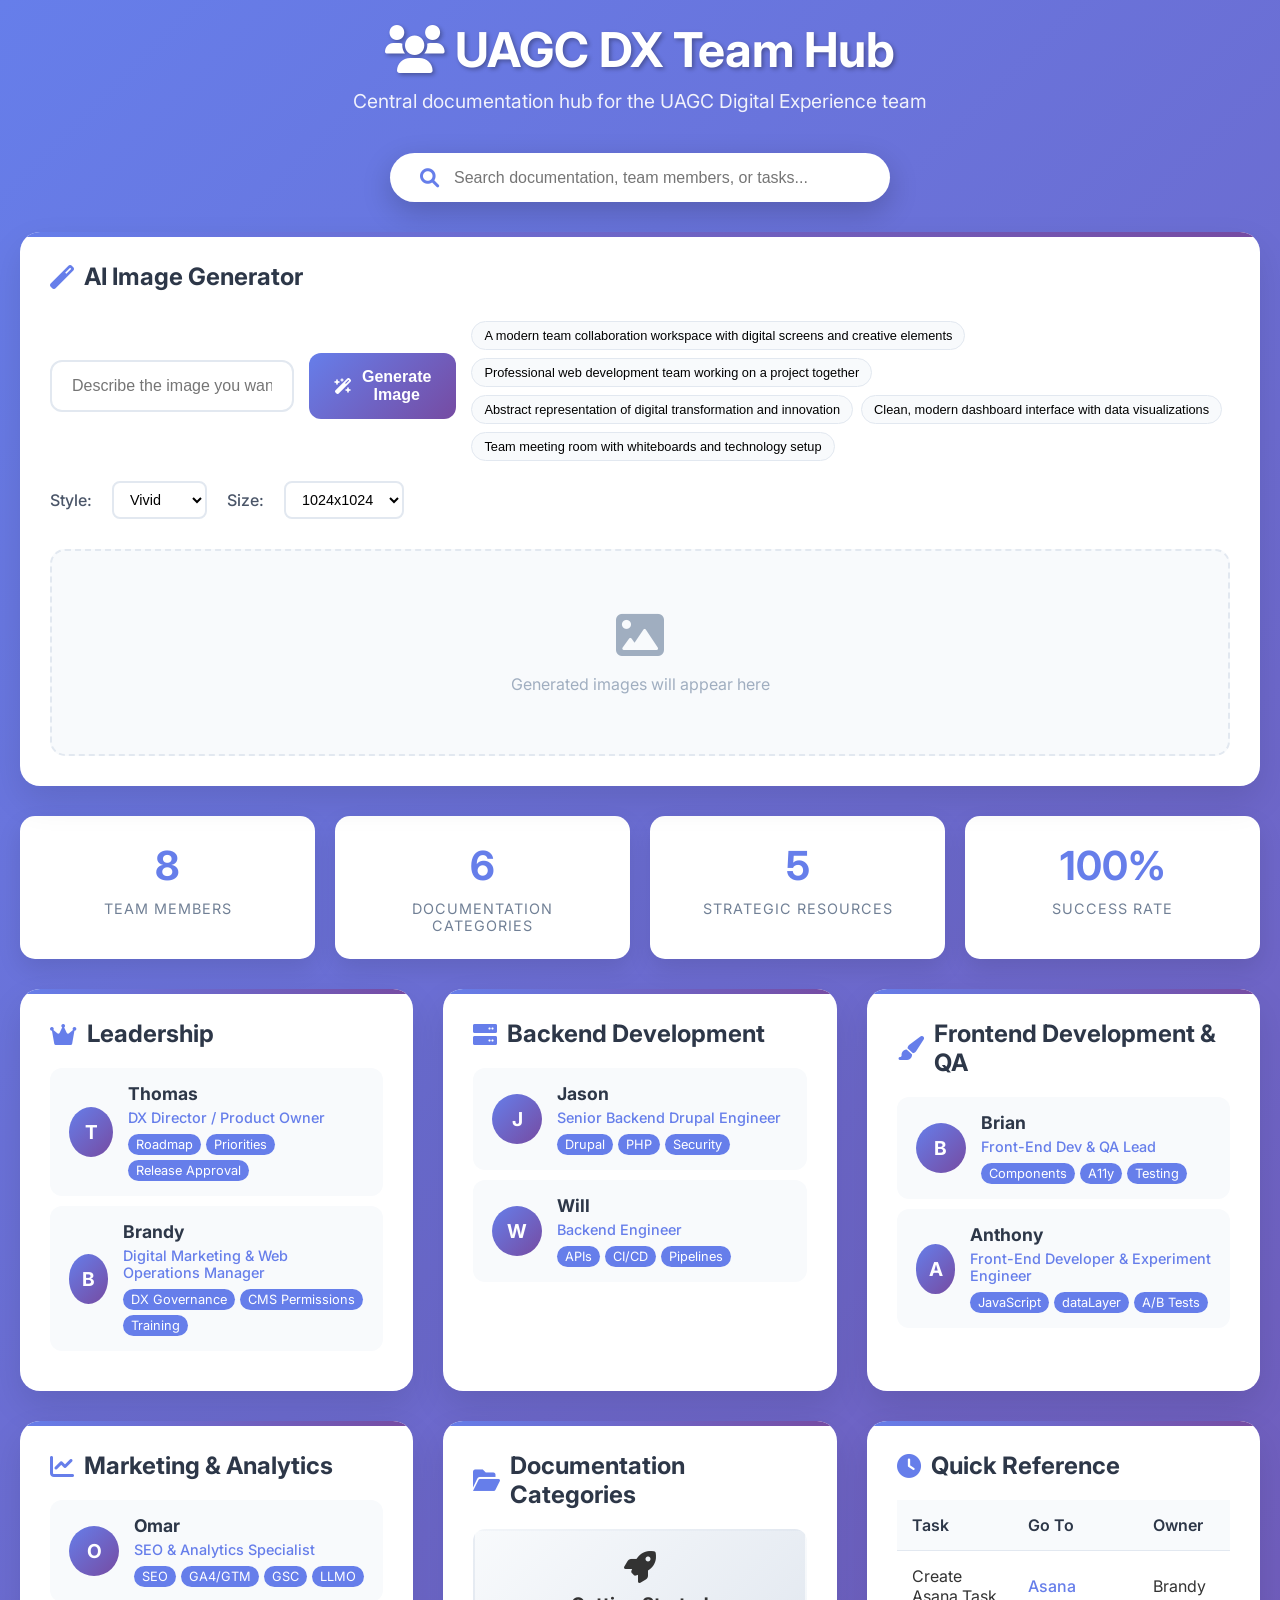
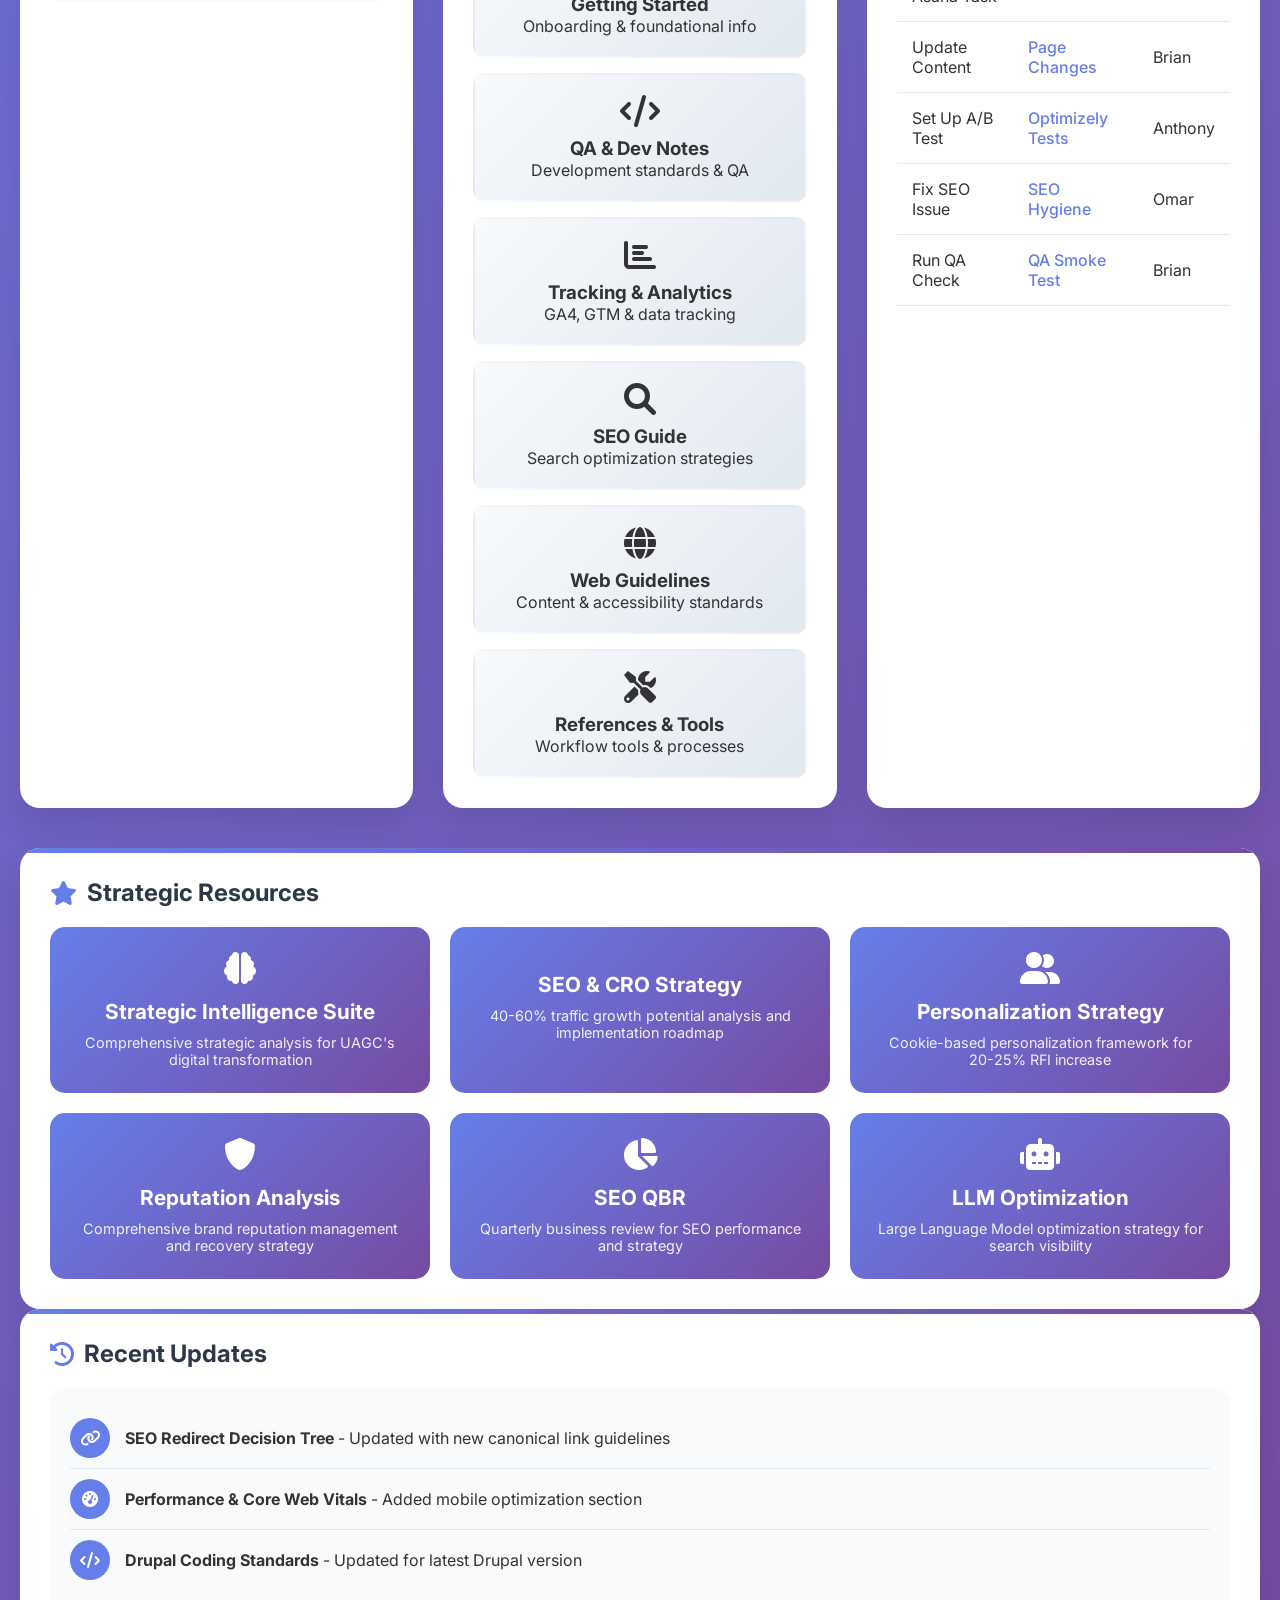
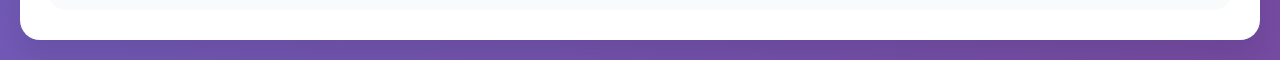
==== index.html @ fc9344af "Initial commit of the UAGC DX Team Hub Dashboard, featuring a modern interactive layout, integrated " ====
<!DOCTYPE html>
<html lang="en">

<head>
    <meta charset="UTF-8">
    <meta name="viewport" content="width=device-width, initial-scale=1.0">
    <title>UAGC DX Team Hub Dashboard</title>
    <link href="https://cdnjs.cloudflare.com/ajax/libs/font-awesome/6.0.0/css/all.min.css" rel="stylesheet">
    <link href="https://fonts.googleapis.com/css2?family=Inter:wght@300;400;500;600;700&display=swap" rel="stylesheet">
    <style>
        * {
            margin: 0;
            padding: 0;
            box-sizing: border-box;
        }

        body {
            font-family: 'Inter', sans-serif;
            background: linear-gradient(135deg, #667eea 0%, #764ba2 100%);
            min-height: 100vh;
            color: #333;
        }

        .container {
            max-width: 1400px;
            margin: 0 auto;
            padding: 20px;
        }

        .header {
            text-align: center;
            margin-bottom: 40px;
            color: white;
        }

        .header h1 {
            font-size: 3rem;
            font-weight: 700;
            margin-bottom: 10px;
            text-shadow: 2px 2px 4px rgba(0, 0, 0, 0.3);
        }

        .header p {
            font-size: 1.2rem;
            opacity: 0.9;
        }

        .search-bar {
            background: white;
            border-radius: 50px;
            padding: 15px 30px;
            margin: 30px auto;
            max-width: 500px;
            box-shadow: 0 10px 30px rgba(0, 0, 0, 0.2);
            display: flex;
            align-items: center;
            gap: 15px;
        }

        .search-bar input {
            border: none;
            outline: none;
            flex: 1;
            font-size: 1rem;
        }

        .search-bar i {
            color: #667eea;
            font-size: 1.2rem;
        }

        .dashboard-grid {
            display: grid;
            grid-template-columns: repeat(auto-fit, minmax(350px, 1fr));
            gap: 30px;
            margin-bottom: 40px;
        }

        .card {
            background: white;
            border-radius: 20px;
            padding: 30px;
            box-shadow: 0 15px 35px rgba(0, 0, 0, 0.1);
            transition: transform 0.3s ease, box-shadow 0.3s ease;
            position: relative;
            overflow: hidden;
        }

        .card:hover {
            transform: translateY(-10px);
            box-shadow: 0 25px 50px rgba(0, 0, 0, 0.15);
        }

        .card::before {
            content: '';
            position: absolute;
            top: 0;
            left: 0;
            right: 0;
            height: 5px;
            background: linear-gradient(90deg, #667eea, #764ba2);
        }

        .card h2 {
            font-size: 1.5rem;
            margin-bottom: 20px;
            color: #2d3748;
            display: flex;
            align-items: center;
            gap: 10px;
        }

        .card h2 i {
            color: #667eea;
        }

        .team-member {
            display: flex;
            align-items: center;
            padding: 15px;
            margin: 10px 0;
            background: #f8fafc;
            border-radius: 12px;
            transition: all 0.3s ease;
            border-left: 4px solid transparent;
        }

        .team-member:hover {
            background: #e2e8f0;
            border-left-color: #667eea;
            transform: translateX(5px);
        }

        .member-avatar {
            width: 50px;
            height: 50px;
            border-radius: 50%;
            background: linear-gradient(135deg, #667eea, #764ba2);
            display: flex;
            align-items: center;
            justify-content: center;
            color: white;
            font-weight: bold;
            font-size: 1.2rem;
            margin-right: 15px;
        }

        .member-info h3 {
            font-size: 1.1rem;
            margin-bottom: 5px;
            color: #2d3748;
        }

        .member-role {
            color: #667eea;
            font-size: 0.9rem;
            font-weight: 500;
        }

        .member-skills {
            display: flex;
            flex-wrap: wrap;
            gap: 5px;
            margin-top: 8px;
        }

        .skill-tag {
            background: #667eea;
            color: white;
            padding: 3px 8px;
            border-radius: 12px;
            font-size: 0.8rem;
        }

        .category-grid {
            display: grid;
            grid-template-columns: repeat(auto-fit, minmax(200px, 1fr));
            gap: 15px;
            margin-top: 20px;
        }

        .category-item {
            background: linear-gradient(135deg, #f8fafc, #e2e8f0);
            padding: 20px;
            border-radius: 12px;
            text-align: center;
            transition: all 0.3s ease;
            cursor: pointer;
            border: 2px solid transparent;
        }

        .category-item:hover {
            background: linear-gradient(135deg, #667eea, #764ba2);
            color: white;
            transform: scale(1.05);
            border-color: #667eea;
        }

        .category-item i {
            font-size: 2rem;
            margin-bottom: 10px;
            display: block;
        }

        .quick-ref-table {
            width: 100%;
            border-collapse: collapse;
            margin-top: 20px;
        }

        .quick-ref-table th,
        .quick-ref-table td {
            padding: 15px;
            text-align: left;
            border-bottom: 1px solid #e2e8f0;
        }

        .quick-ref-table th {
            background: #f8fafc;
            font-weight: 600;
            color: #2d3748;
        }

        .quick-ref-table tr:hover {
            background: #f8fafc;
        }

        .task-link {
            color: #667eea;
            text-decoration: none;
            font-weight: 500;
            transition: color 0.3s ease;
        }

        .task-link:hover {
            color: #764ba2;
        }

        .strategic-resources {
            display: grid;
            grid-template-columns: repeat(auto-fit, minmax(300px, 1fr));
            gap: 20px;
            margin-top: 20px;
        }

        .resource-item {
            background: linear-gradient(135deg, #667eea, #764ba2);
            color: white;
            padding: 25px;
            border-radius: 15px;
            text-align: center;
            transition: all 0.3s ease;
            cursor: pointer;
        }

        .resource-item:hover {
            transform: translateY(-5px);
            box-shadow: 0 20px 40px rgba(0, 0, 0, 0.2);
        }

        .resource-item h3 {
            font-size: 1.3rem;
            margin-bottom: 10px;
        }

        .resource-item p {
            opacity: 0.9;
            font-size: 0.9rem;
        }

        .stats-grid {
            display: grid;
            grid-template-columns: repeat(auto-fit, minmax(200px, 1fr));
            gap: 20px;
            margin: 30px 0;
        }

        .stat-card {
            background: white;
            padding: 25px;
            border-radius: 15px;
            text-align: center;
            box-shadow: 0 10px 25px rgba(0, 0, 0, 0.1);
        }

        .stat-number {
            font-size: 2.5rem;
            font-weight: 700;
            color: #667eea;
            margin-bottom: 10px;
        }

        .stat-label {
            color: #718096;
            font-size: 0.9rem;
            text-transform: uppercase;
            letter-spacing: 1px;
        }

        .recent-updates {
            background: #f8fafc;
            padding: 20px;
            border-radius: 15px;
            margin-top: 20px;
        }

        .update-item {
            display: flex;
            align-items: center;
            padding: 10px 0;
            border-bottom: 1px solid #e2e8f0;
        }

        .update-item:last-child {
            border-bottom: none;
        }

        .update-icon {
            width: 40px;
            height: 40px;
            background: #667eea;
            color: white;
            border-radius: 50%;
            display: flex;
            align-items: center;
            justify-content: center;
            margin-right: 15px;
        }

        @media (max-width: 768px) {
            .header h1 {
                font-size: 2rem;
            }

            .dashboard-grid {
                grid-template-columns: 1fr;
            }

            .container {
                padding: 10px;
            }
        }

        .pulse {
            animation: pulse 2s infinite;
        }

        @keyframes pulse {
            0% {
                transform: scale(1);
            }

            50% {
                transform: scale(1.05);
            }

            100% {
                transform: scale(1);
            }
        }

        /* Image Generator Styles */
        .image-generator {
            margin-top: 20px;
        }

        .generator-controls {
            margin-bottom: 30px;
        }

        .input-group {
            display: flex;
            gap: 15px;
            margin-bottom: 20px;
            align-items: center;
        }

        .prompt-input {
            flex: 1;
            padding: 15px 20px;
            border: 2px solid #e2e8f0;
            border-radius: 12px;
            font-size: 1rem;
            outline: none;
            transition: border-color 0.3s ease;
        }

        .prompt-input:focus {
            border-color: #667eea;
        }

        .generate-btn {
            background: linear-gradient(135deg, #667eea, #764ba2);
            color: white;
            border: none;
            padding: 15px 25px;
            border-radius: 12px;
            font-size: 1rem;
            font-weight: 600;
            cursor: pointer;
            transition: all 0.3s ease;
            display: flex;
            align-items: center;
            gap: 10px;
        }

        .generate-btn:hover {
            transform: translateY(-2px);
            box-shadow: 0 10px 25px rgba(102, 126, 234, 0.3);
        }

        .generate-btn:disabled {
            opacity: 0.6;
            cursor: not-allowed;
            transform: none;
        }

        .style-options {
            display: flex;
            gap: 20px;
            align-items: center;
            flex-wrap: wrap;
        }

        .style-options label {
            font-weight: 500;
            color: #4a5568;
        }

        .style-options select {
            padding: 8px 12px;
            border: 2px solid #e2e8f0;
            border-radius: 8px;
            background: white;
            font-size: 0.9rem;
            outline: none;
            transition: border-color 0.3s ease;
        }

        .style-options select:focus {
            border-color: #667eea;
        }

        .image-gallery {
            display: grid;
            grid-template-columns: repeat(auto-fill, minmax(300px, 1fr));
            gap: 20px;
            margin-top: 20px;
        }

        .gallery-placeholder {
            grid-column: 1 / -1;
            text-align: center;
            padding: 60px 20px;
            background: #f8fafc;
            border: 2px dashed #e2e8f0;
            border-radius: 15px;
            color: #a0aec0;
        }

        .gallery-placeholder i {
            font-size: 3rem;
            margin-bottom: 15px;
            display: block;
        }

        .generated-image {
            position: relative;
            border-radius: 15px;
            overflow: hidden;
            box-shadow: 0 10px 25px rgba(0, 0, 0, 0.1);
            transition: transform 0.3s ease;
        }

        .generated-image:hover {
            transform: scale(1.02);
        }

        .generated-image img {
            width: 100%;
            height: auto;
            display: block;
        }

        .image-overlay {
            position: absolute;
            top: 0;
            left: 0;
            right: 0;
            bottom: 0;
            background: linear-gradient(to bottom, transparent, rgba(0, 0, 0, 0.7));
            display: flex;
            align-items: flex-end;
            padding: 15px;
            opacity: 0;
            transition: opacity 0.3s ease;
        }

        .generated-image:hover .image-overlay {
            opacity: 1;
        }

        .image-actions {
            display: flex;
            gap: 10px;
            margin-top: 10px;
        }

        .image-action-btn {
            background: rgba(255, 255, 255, 0.9);
            border: none;
            padding: 8px 12px;
            border-radius: 6px;
            cursor: pointer;
            font-size: 0.8rem;
            transition: background 0.3s ease;
        }

        .image-action-btn:hover {
            background: white;
        }

        .loading-spinner {
            display: inline-block;
            width: 20px;
            height: 20px;
            border: 3px solid #f3f3f3;
            border-top: 3px solid #667eea;
            border-radius: 50%;
            animation: spin 1s linear infinite;
        }

        @keyframes spin {
            0% {
                transform: rotate(0deg);
            }

            100% {
                transform: rotate(360deg);
            }
        }

        .error-message {
            background: #fed7d7;
            color: #c53030;
            padding: 15px;
            border-radius: 8px;
            margin-top: 15px;
            border-left: 4px solid #f56565;
        }

        .success-message {
            background: #c6f6d5;
            color: #2f855a;
            padding: 15px;
            border-radius: 8px;
            margin-top: 15px;
            border-left: 4px solid #68d391;
        }
    </style>
</head>

<body>
    <div class="container">
        <div class="header">
            <h1><i class="fas fa-users"></i> UAGC DX Team Hub</h1>
            <p>Central documentation hub for the UAGC Digital Experience team</p>
        </div>

        <div class="search-bar">
            <i class="fas fa-search"></i>
            <input type="text" placeholder="Search documentation, team members, or tasks...">
        </div>

        <!-- Image Generation Section -->
        <div class="card" style="margin-bottom: 30px;">
            <h2><i class="fas fa-magic"></i> AI Image Generator</h2>
            <div class="image-generator">
                <div class="generator-controls">
                    <div class="input-group">
                        <input type="text" id="imagePrompt" placeholder="Describe the image you want to generate..."
                            class="prompt-input">
                        <button id="generateBtn" class="generate-btn">
                            <i class="fas fa-wand-magic-sparkles"></i> Generate Image
                        </button>
                    </div>
                    <div class="style-options">
                        <label>Style:</label>
                        <select id="imageStyle">
                            <option value="vivid">Vivid</option>
                            <option value="natural">Natural</option>
                        </select>
                        <label>Size:</label>
                        <select id="imageSize">
                            <option value="1024x1024">1024x1024</option>
                            <option value="1792x1024">1792x1024</option>
                            <option value="1024x1792">1024x1792</option>
                        </select>
                    </div>
                </div>
                <div id="imageGallery" class="image-gallery">
                    <div class="gallery-placeholder">
                        <i class="fas fa-image"></i>
                        <p>Generated images will appear here</p>
                    </div>
                </div>
            </div>
        </div>

        <div class="stats-grid">
            <div class="stat-card">
                <div class="stat-number">8</div>
                <div class="stat-label">Team Members</div>
            </div>
            <div class="stat-card">
                <div class="stat-number">6</div>
                <div class="stat-label">Documentation Categories</div>
            </div>
            <div class="stat-card">
                <div class="stat-number">5</div>
                <div class="stat-label">Strategic Resources</div>
            </div>
            <div class="stat-card">
                <div class="stat-number">100%</div>
                <div class="stat-label">Success Rate</div>
            </div>
        </div>

        <div class="dashboard-grid">
            <!-- Leadership Team -->
            <div class="card">
                <h2><i class="fas fa-crown"></i> Leadership</h2>
                <div class="team-member">
                    <div class="member-avatar">T</div>
                    <div class="member-info">
                        <h3>Thomas</h3>
                        <div class="member-role">DX Director / Product Owner</div>
                        <div class="member-skills">
                            <span class="skill-tag">Roadmap</span>
                            <span class="skill-tag">Priorities</span>
                            <span class="skill-tag">Release Approval</span>
                        </div>
                    </div>
                </div>
                <div class="team-member">
                    <div class="member-avatar">B</div>
                    <div class="member-info">
                        <h3>Brandy</h3>
                        <div class="member-role">Digital Marketing & Web Operations Manager</div>
                        <div class="member-skills">
                            <span class="skill-tag">DX Governance</span>
                            <span class="skill-tag">CMS Permissions</span>
                            <span class="skill-tag">Training</span>
                        </div>
                    </div>
                </div>
            </div>

            <!-- Backend Development -->
            <div class="card">
                <h2><i class="fas fa-server"></i> Backend Development</h2>
                <div class="team-member">
                    <div class="member-avatar">J</div>
                    <div class="member-info">
                        <h3>Jason</h3>
                        <div class="member-role">Senior Backend Drupal Engineer</div>
                        <div class="member-skills">
                            <span class="skill-tag">Drupal</span>
                            <span class="skill-tag">PHP</span>
                            <span class="skill-tag">Security</span>
                        </div>
                    </div>
                </div>
                <div class="team-member">
                    <div class="member-avatar">W</div>
                    <div class="member-info">
                        <h3>Will</h3>
                        <div class="member-role">Backend Engineer</div>
                        <div class="member-skills">
                            <span class="skill-tag">APIs</span>
                            <span class="skill-tag">CI/CD</span>
                            <span class="skill-tag">Pipelines</span>
                        </div>
                    </div>
                </div>
            </div>

            <!-- Frontend Development & QA -->
            <div class="card">
                <h2><i class="fas fa-paint-brush"></i> Frontend Development & QA</h2>
                <div class="team-member">
                    <div class="member-avatar">B</div>
                    <div class="member-info">
                        <h3>Brian</h3>
                        <div class="member-role">Front-End Dev & QA Lead</div>
                        <div class="member-skills">
                            <span class="skill-tag">Components</span>
                            <span class="skill-tag">A11y</span>
                            <span class="skill-tag">Testing</span>
                        </div>
                    </div>
                </div>
                <div class="team-member">
                    <div class="member-avatar">A</div>
                    <div class="member-info">
                        <h3>Anthony</h3>
                        <div class="member-role">Front-End Developer & Experiment Engineer</div>
                        <div class="member-skills">
                            <span class="skill-tag">JavaScript</span>
                            <span class="skill-tag">dataLayer</span>
                            <span class="skill-tag">A/B Tests</span>
                        </div>
                    </div>
                </div>
            </div>

            <!-- Marketing & Analytics -->
            <div class="card">
                <h2><i class="fas fa-chart-line"></i> Marketing & Analytics</h2>
                <div class="team-member">
                    <div class="member-avatar">O</div>
                    <div class="member-info">
                        <h3>Omar</h3>
                        <div class="member-role">SEO & Analytics Specialist</div>
                        <div class="member-skills">
                            <span class="skill-tag">SEO</span>
                            <span class="skill-tag">GA4/GTM</span>
                            <span class="skill-tag">GSC</span>
                            <span class="skill-tag">LLMO</span>
                        </div>
                    </div>
                </div>
            </div>

            <!-- Documentation Categories -->
            <div class="card">
                <h2><i class="fas fa-folder-open"></i> Documentation Categories</h2>
                <div class="category-grid">
                    <div class="category-item">
                        <i class="fas fa-rocket"></i>
                        <h3>Getting Started</h3>
                        <p>Onboarding & foundational info</p>
                    </div>
                    <div class="category-item">
                        <i class="fas fa-code"></i>
                        <h3>QA & Dev Notes</h3>
                        <p>Development standards & QA</p>
                    </div>
                    <div class="category-item">
                        <i class="fas fa-chart-bar"></i>
                        <h3>Tracking & Analytics</h3>
                        <p>GA4, GTM & data tracking</p>
                    </div>
                    <div class="category-item">
                        <i class="fas fa-search"></i>
                        <h3>SEO Guide</h3>
                        <p>Search optimization strategies</p>
                    </div>
                    <div class="category-item">
                        <i class="fas fa-globe"></i>
                        <h3>Web Guidelines</h3>
                        <p>Content & accessibility standards</p>
                    </div>
                    <div class="category-item">
                        <i class="fas fa-tools"></i>
                        <h3>References & Tools</h3>
                        <p>Workflow tools & processes</p>
                    </div>
                </div>
            </div>

            <!-- Quick Reference -->
            <div class="card">
                <h2><i class="fas fa-clock"></i> Quick Reference</h2>
                <table class="quick-ref-table">
                    <thead>
                        <tr>
                            <th>Task</th>
                            <th>Go To</th>
                            <th>Owner</th>
                        </tr>
                    </thead>
                    <tbody>
                        <tr>
                            <td>Create Asana Task</td>
                            <td><a href="#" class="task-link">Asana</a></td>
                            <td>Brandy</td>
                        </tr>
                        <tr>
                            <td>Update Content</td>
                            <td><a href="#" class="task-link">Page Changes</a></td>
                            <td>Brian</td>
                        </tr>
                        <tr>
                            <td>Set Up A/B Test</td>
                            <td><a href="#" class="task-link">Optimizely Tests</a></td>
                            <td>Anthony</td>
                        </tr>
                        <tr>
                            <td>Fix SEO Issue</td>
                            <td><a href="#" class="task-link">SEO Hygiene</a></td>
                            <td>Omar</td>
                        </tr>
                        <tr>
                            <td>Run QA Check</td>
                            <td><a href="#" class="task-link">QA Smoke Test</a></td>
                            <td>Brian</td>
                        </tr>
                    </tbody>
                </table>
            </div>
        </div>

        <!-- Strategic Resources -->
        <div class="card">
            <h2><i class="fas fa-star"></i> Strategic Resources</h2>
            <div class="strategic-resources">
                <div class="resource-item pulse">
                    <i class="fas fa-brain" style="font-size: 2rem; margin-bottom: 15px;"></i>
                    <h3>Strategic Intelligence Suite</h3>
                    <p>Comprehensive strategic analysis for UAGC's digital transformation</p>
                </div>
                <div class="resource-item">
                    <i class="fas fa-trending-up" style="font-size: 2rem; margin-bottom: 15px;"></i>
                    <h3>SEO & CRO Strategy</h3>
                    <p>40-60% traffic growth potential analysis and implementation roadmap</p>
                </div>
                <div class="resource-item">
                    <i class="fas fa-user-friends" style="font-size: 2rem; margin-bottom: 15px;"></i>
                    <h3>Personalization Strategy</h3>
                    <p>Cookie-based personalization framework for 20-25% RFI increase</p>
                </div>
                <div class="resource-item">
                    <i class="fas fa-shield-alt" style="font-size: 2rem; margin-bottom: 15px;"></i>
                    <h3>Reputation Analysis</h3>
                    <p>Comprehensive brand reputation management and recovery strategy</p>
                </div>
                <div class="resource-item">
                    <i class="fas fa-chart-pie" style="font-size: 2rem; margin-bottom: 15px;"></i>
                    <h3>SEO QBR</h3>
                    <p>Quarterly business review for SEO performance and strategy</p>
                </div>
                <div class="resource-item">
                    <i class="fas fa-robot" style="font-size: 2rem; margin-bottom: 15px;"></i>
                    <h3>LLM Optimization</h3>
                    <p>Large Language Model optimization strategy for search visibility</p>
                </div>
            </div>
        </div>

        <!-- Recent Updates -->
        <div class="card">
            <h2><i class="fas fa-history"></i> Recent Updates</h2>
            <div class="recent-updates">
                <div class="update-item">
                    <div class="update-icon">
                        <i class="fas fa-link"></i>
                    </div>
                    <div>
                        <strong>SEO Redirect Decision Tree</strong> - Updated with new canonical link guidelines
                    </div>
                </div>
                <div class="update-item">
                    <div class="update-icon">
                        <i class="fas fa-tachometer-alt"></i>
                    </div>
                    <div>
                        <strong>Performance & Core Web Vitals</strong> - Added mobile optimization section
                    </div>
                </div>
                <div class="update-item">
                    <div class="update-icon">
                        <i class="fas fa-code"></i>
                    </div>
                    <div>
                        <strong>Drupal Coding Standards</strong> - Updated for latest Drupal version
                    </div>
                </div>
            </div>
        </div>
    </div>

    <script>
        // OpenAI API Configuration
        const OPENAI_API_KEY = 'org-88oDXMCHrWTEmV4jk2qXcMv7'; // Replace with your actual API key
        const OPENAI_API_URL = 'https://api.openai.com/v1/images/generations';

        // Image generation functionality
        class ImageGenerator {
            constructor() {
                this.gallery = document.getElementById('imageGallery');
                this.promptInput = document.getElementById('imagePrompt');
                this.generateBtn = document.getElementById('generateBtn');
                this.imageStyle = document.getElementById('imageStyle');
                this.imageSize = document.getElementById('imageSize');
                this.generatedImages = [];

                this.initializeEventListeners();
            }

            initializeEventListeners() {
                this.generateBtn.addEventListener('click', () => this.generateImage());
                this.promptInput.addEventListener('keypress', (e) => {
                    if (e.key === 'Enter') {
                        this.generateImage();
                    }
                });
            }

            async generateImage() {
                const prompt = this.promptInput.value.trim();

                if (!prompt) {
                    this.showError('Please enter a description for the image.');
                    return;
                }

                if (OPENAI_API_KEY === 'YOUR_OPENAI_API_KEY_HERE') {
                    this.showError('Please add your OpenAI API key to the script.');
                    return;
                }

                this.setLoadingState(true);
                this.clearMessages();

                try {
                    const response = await fetch(OPENAI_API_URL, {
                        method: 'POST',
                        headers: {
                            'Content-Type': 'application/json',
                            'Authorization': `Bearer ${OPENAI_API_KEY}`
                        },
                        body: JSON.stringify({
                            model: 'dall-e-3',
                            prompt: prompt,
                            n: 1,
                            size: this.imageSize.value,
                            style: this.imageStyle.value,
                            quality: 'standard'
                        })
                    });

                    if (!response.ok) {
                        const errorData = await response.json();
                        throw new Error(errorData.error?.message || 'Failed to generate image');
                    }

                    const data = await response.json();
                    const imageUrl = data.data[0].url;

                    this.addImageToGallery(imageUrl, prompt);
                    this.showSuccess('Image generated successfully!');
                    this.promptInput.value = '';

                } catch (error) {
                    console.error('Error generating image:', error);
                    this.showError(`Error: ${error.message}`);
                } finally {
                    this.setLoadingState(false);
                }
            }

            setLoadingState(loading) {
                this.generateBtn.disabled = loading;
                if (loading) {
                    this.generateBtn.innerHTML = '<div class="loading-spinner"></div> Generating...';
                } else {
                    this.generateBtn.innerHTML = '<i class="fas fa-wand-magic-sparkles"></i> Generate Image';
                }
            }

            addImageToGallery(imageUrl, prompt) {
                // Remove placeholder if it exists
                const placeholder = this.gallery.querySelector('.gallery-placeholder');
                if (placeholder) {
                    placeholder.remove();
                }

                const imageContainer = document.createElement('div');
                imageContainer.className = 'generated-image';

                const img = document.createElement('img');
                img.src = imageUrl;
                img.alt = prompt;
                img.loading = 'lazy';

                const overlay = document.createElement('div');
                overlay.className = 'image-overlay';

                const actions = document.createElement('div');
                actions.className = 'image-actions';

                const downloadBtn = document.createElement('button');
                downloadBtn.className = 'image-action-btn';
                downloadBtn.innerHTML = '<i class="fas fa-download"></i> Download';
                downloadBtn.addEventListener('click', () => this.downloadImage(imageUrl, prompt));

                const copyBtn = document.createElement('button');
                copyBtn.className = 'image-action-btn';
                copyBtn.innerHTML = '<i class="fas fa-copy"></i> Copy URL';
                copyBtn.addEventListener('click', () => this.copyImageUrl(imageUrl));

                const deleteBtn = document.createElement('button');
                deleteBtn.className = 'image-action-btn';
                deleteBtn.innerHTML = '<i class="fas fa-trash"></i> Delete';
                deleteBtn.addEventListener('click', () => this.deleteImage(imageContainer));

                actions.appendChild(downloadBtn);
                actions.appendChild(copyBtn);
                actions.appendChild(deleteBtn);
                overlay.appendChild(actions);

                imageContainer.appendChild(img);
                imageContainer.appendChild(overlay);

                this.gallery.insertBefore(imageContainer, this.gallery.firstChild);
                this.generatedImages.push({ url: imageUrl, prompt: prompt, element: imageContainer });
            }

            downloadImage(imageUrl, prompt) {
                const link = document.createElement('a');
                link.href = imageUrl;
                link.download = `generated-image-${Date.now()}.png`;
                document.body.appendChild(link);
                link.click();
                document.body.removeChild(link);
            }

            copyImageUrl(imageUrl) {
                navigator.clipboard.writeText(imageUrl).then(() => {
                    this.showSuccess('Image URL copied to clipboard!');
                }).catch(() => {
                    this.showError('Failed to copy URL to clipboard');
                });
            }

            deleteImage(imageContainer) {
                if (confirm('Are you sure you want to delete this image?')) {
                    imageContainer.remove();
                    this.generatedImages = this.generatedImages.filter(img => img.element !== imageContainer);

                    // Show placeholder if no images left
                    if (this.generatedImages.length === 0) {
                        this.showPlaceholder();
                    }
                }
            }

            showPlaceholder() {
                const placeholder = document.createElement('div');
                placeholder.className = 'gallery-placeholder';
                placeholder.innerHTML = '<i class="fas fa-image"></i><p>Generated images will appear here</p>';
                this.gallery.appendChild(placeholder);
            }

            showError(message) {
                this.clearMessages();
                const errorDiv = document.createElement('div');
                errorDiv.className = 'error-message';
                errorDiv.textContent = message;
                this.gallery.parentNode.insertBefore(errorDiv, this.gallery);
            }

            showSuccess(message) {
                this.clearMessages();
                const successDiv = document.createElement('div');
                successDiv.className = 'success-message';
                successDiv.textContent = message;
                this.gallery.parentNode.insertBefore(successDiv, this.gallery);

                // Auto-hide success message after 3 seconds
                setTimeout(() => {
                    if (successDiv.parentNode) {
                        successDiv.parentNode.removeChild(successDiv);
                    }
                }, 3000);
            }

            clearMessages() {
                const existingMessages = this.gallery.parentNode.querySelectorAll('.error-message, .success-message');
                existingMessages.forEach(msg => msg.remove());
            }
        }

        // Add interactive functionality
        document.addEventListener('DOMContentLoaded', function () {
            // Initialize image generator
            const imageGenerator = new ImageGenerator();

            // Search functionality
            const searchInput = document.querySelector('.search-bar input');
            searchInput.addEventListener('input', function (e) {
                const searchTerm = e.target.value.toLowerCase();
                const cards = document.querySelectorAll('.card');

                cards.forEach(card => {
                    const text = card.textContent.toLowerCase();
                    if (text.includes(searchTerm) || searchTerm === '') {
                        card.style.display = 'block';
                    } else {
                        card.style.display = 'none';
                    }
                });
            });

            // Add click handlers for interactive elements
            const categoryItems = document.querySelectorAll('.category-item');
            categoryItems.forEach(item => {
                item.addEventListener('click', function () {
                    alert('Category clicked: ' + this.querySelector('h3').textContent);
                });
            });

            const resourceItems = document.querySelectorAll('.resource-item');
            resourceItems.forEach(item => {
                item.addEventListener('click', function () {
                    alert('Resource clicked: ' + this.querySelector('h3').textContent);
                });
            });

            const taskLinks = document.querySelectorAll('.task-link');
            taskLinks.forEach(link => {
                link.addEventListener('click', function (e) {
                    e.preventDefault();
                    alert('Task link clicked: ' + this.textContent);
                });
            });

            // Add hover effects to team members
            const teamMembers = document.querySelectorAll('.team-member');
            teamMembers.forEach(member => {
                member.addEventListener('mouseenter', function () {
                    this.style.transform = 'translateX(10px)';
                });

                member.addEventListener('mouseleave', function () {
                    this.style.transform = 'translateX(0)';
                });
            });

            // Add some sample prompts for inspiration
            const samplePrompts = [
                "A modern team collaboration workspace with digital screens and creative elements",
                "Professional web development team working on a project together",
                "Abstract representation of digital transformation and innovation",
                "Clean, modern dashboard interface with data visualizations",
                "Team meeting room with whiteboards and technology setup"
            ];

            // Add sample prompts as clickable suggestions
            const promptInput = document.getElementById('imagePrompt');
            const suggestionsContainer = document.createElement('div');
            suggestionsContainer.className = 'prompt-suggestions';
            suggestionsContainer.style.cssText = 'margin-top: 10px; display: flex; flex-wrap: wrap; gap: 8px;';

            samplePrompts.forEach(prompt => {
                const suggestion = document.createElement('button');
                suggestion.className = 'suggestion-btn';
                suggestion.textContent = prompt;
                suggestion.style.cssText = 'background: #f8fafc; border: 1px solid #e2e8f0; padding: 6px 12px; border-radius: 20px; font-size: 0.8rem; cursor: pointer; transition: all 0.3s ease;';
                suggestion.addEventListener('click', () => {
                    promptInput.value = prompt;
                    promptInput.focus();
                });
                suggestion.addEventListener('mouseenter', () => {
                    suggestion.style.background = '#667eea';
                    suggestion.style.color = 'white';
                });
                suggestion.addEventListener('mouseleave', () => {
                    suggestion.style.background = '#f8fafc';
                    suggestion.style.color = 'inherit';
                });
                suggestionsContainer.appendChild(suggestion);
            });

            promptInput.parentNode.appendChild(suggestionsContainer);
        });
    </script>
</body>

</html>
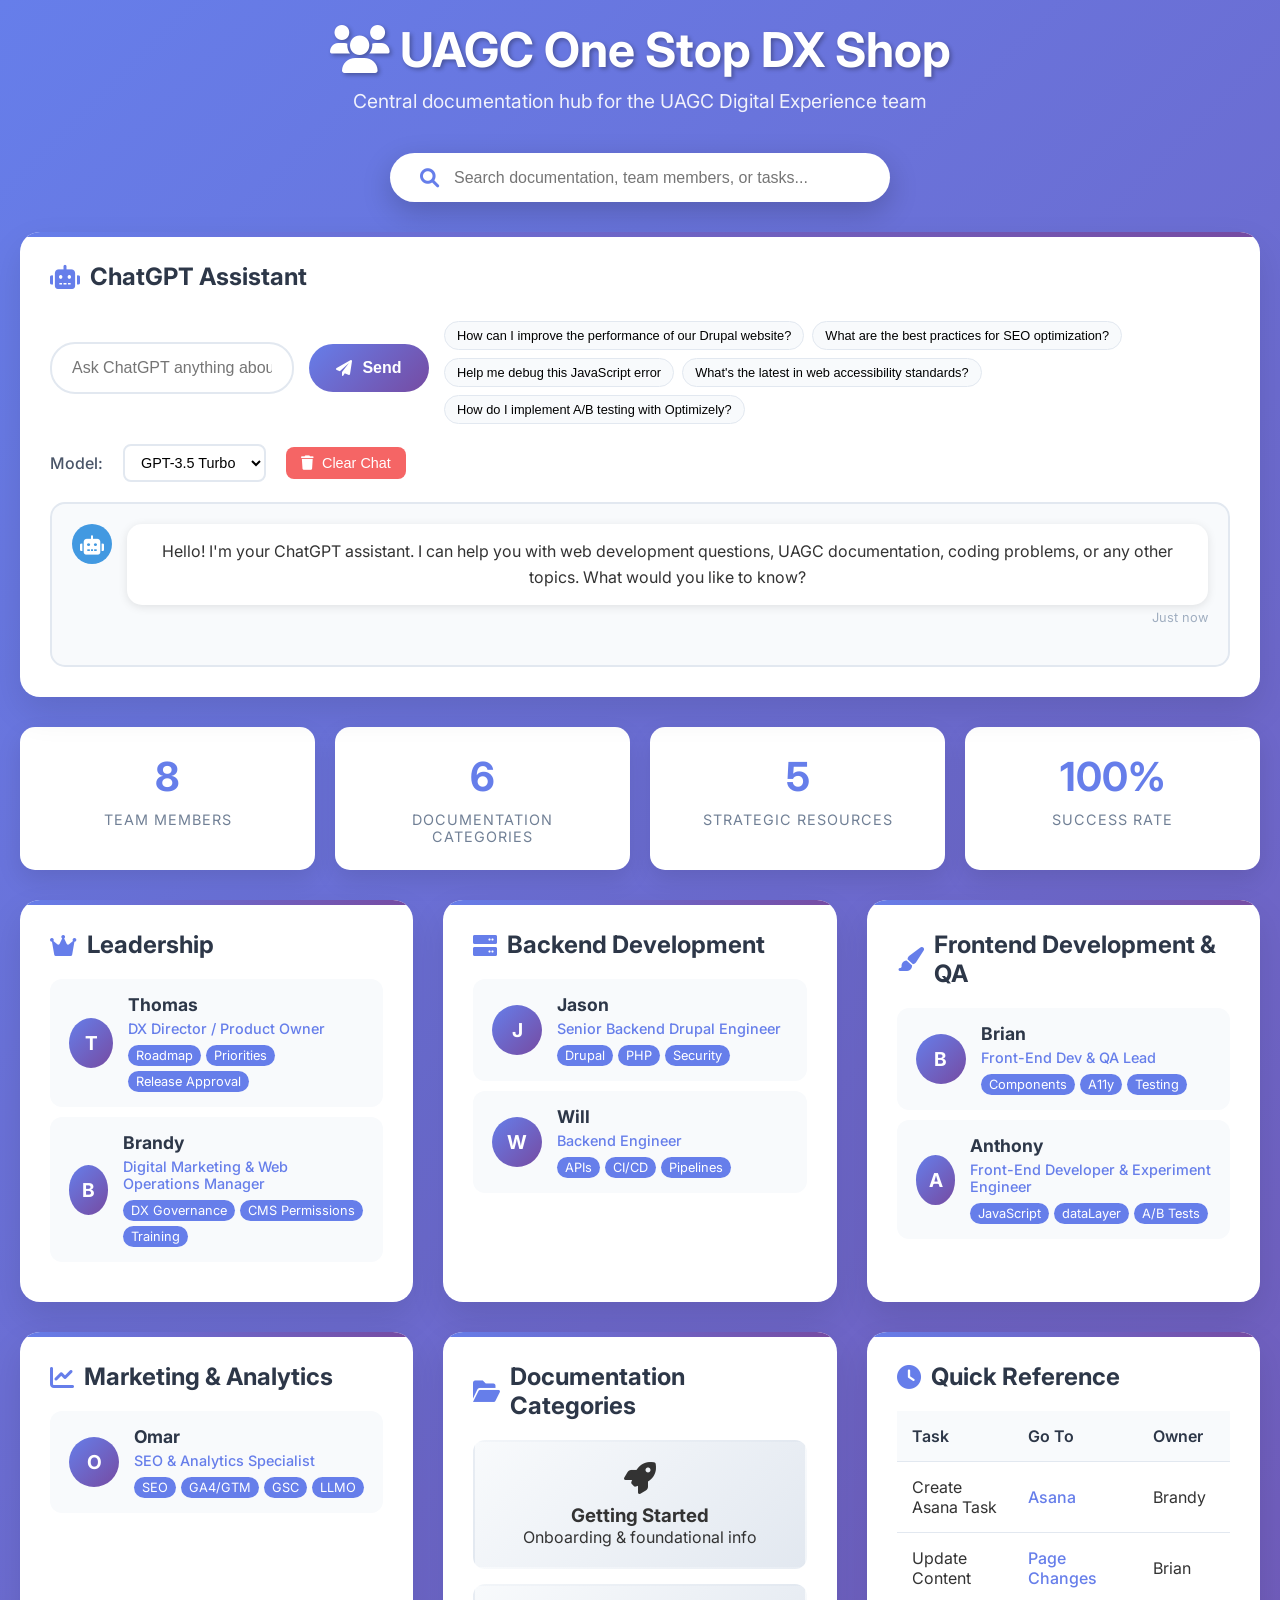
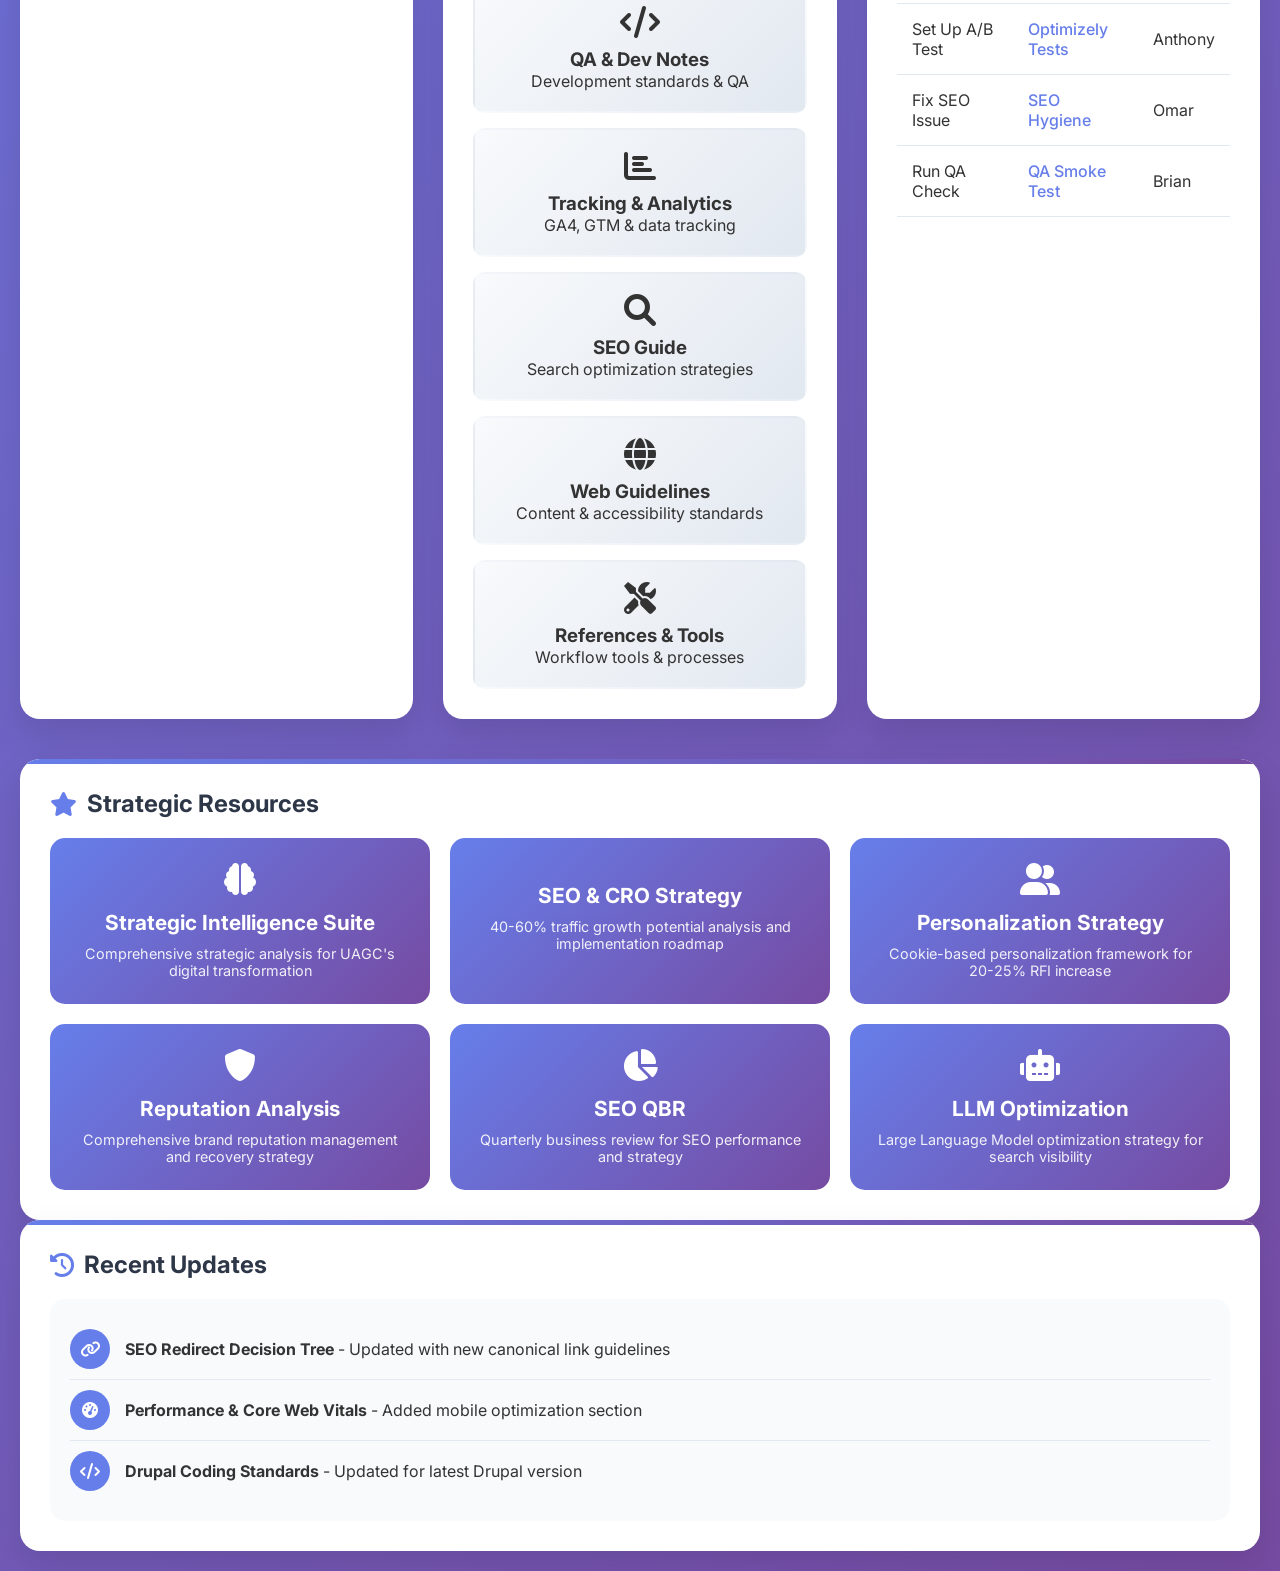
==== commit 518b7664: "Dashboard demo" ====
--- a/index.html
+++ b/index.html
@@ -4,7 +4,7 @@
 <head>
     <meta charset="UTF-8">
     <meta name="viewport" content="width=device-width, initial-scale=1.0">
-    <title>UAGC DX Team Hub Dashboard</title>
+    <title>UAGC Web Dev Dashboard</title>
     <link href="https://cdnjs.cloudflare.com/ajax/libs/font-awesome/6.0.0/css/all.min.css" rel="stylesheet">
     <link href="https://fonts.googleapis.com/css2?family=Inter:wght@300;400;500;600;700&display=swap" rel="stylesheet">
     <style>
@@ -359,13 +359,13 @@
             }
         }
 
-        /* Image Generator Styles */
-        .image-generator {
+        /* ChatGPT Interface Styles */
+        .chat-interface {
             margin-top: 20px;
         }
 
-        .generator-controls {
-            margin-bottom: 30px;
+        .chat-controls {
+            margin-bottom: 20px;
         }
 
         .input-group {
@@ -375,26 +375,26 @@
             align-items: center;
         }
 
-        .prompt-input {
+        .chat-input {
             flex: 1;
             padding: 15px 20px;
             border: 2px solid #e2e8f0;
-            border-radius: 12px;
+            border-radius: 25px;
             font-size: 1rem;
             outline: none;
             transition: border-color 0.3s ease;
         }
 
-        .prompt-input:focus {
+        .chat-input:focus {
             border-color: #667eea;
         }
 
-        .generate-btn {
+        .send-btn {
             background: linear-gradient(135deg, #667eea, #764ba2);
             color: white;
             border: none;
             padding: 15px 25px;
-            border-radius: 12px;
+            border-radius: 25px;
             font-size: 1rem;
             font-weight: 600;
             cursor: pointer;
@@ -402,32 +402,34 @@
             display: flex;
             align-items: center;
             gap: 10px;
-        }
-
-        .generate-btn:hover {
+            min-width: 120px;
+            justify-content: center;
+        }
+
+        .send-btn:hover {
             transform: translateY(-2px);
             box-shadow: 0 10px 25px rgba(102, 126, 234, 0.3);
         }
 
-        .generate-btn:disabled {
+        .send-btn:disabled {
             opacity: 0.6;
             cursor: not-allowed;
             transform: none;
         }
 
-        .style-options {
+        .chat-options {
             display: flex;
             gap: 20px;
             align-items: center;
             flex-wrap: wrap;
         }
 
-        .style-options label {
+        .chat-options label {
             font-weight: 500;
             color: #4a5568;
         }
 
-        .style-options select {
+        .chat-options select {
             padding: 8px 12px;
             border: 2px solid #e2e8f0;
             border-radius: 8px;
@@ -437,87 +439,171 @@
             transition: border-color 0.3s ease;
         }
 
-        .style-options select:focus {
+        .chat-options select:focus {
             border-color: #667eea;
         }
 
-        .image-gallery {
-            display: grid;
-            grid-template-columns: repeat(auto-fill, minmax(300px, 1fr));
-            gap: 20px;
-            margin-top: 20px;
-        }
-
-        .gallery-placeholder {
-            grid-column: 1 / -1;
+        .clear-btn {
+            background: #f56565;
+            color: white;
+            border: none;
+            padding: 8px 15px;
+            border-radius: 8px;
+            font-size: 0.9rem;
+            cursor: pointer;
+            transition: all 0.3s ease;
+            display: flex;
+            align-items: center;
+            gap: 8px;
+        }
+
+        .clear-btn:hover {
+            background: #e53e3e;
+            transform: translateY(-1px);
+        }
+
+        .chat-messages {
+            max-height: 500px;
+            overflow-y: auto;
+            border: 2px solid #e2e8f0;
+            border-radius: 15px;
+            padding: 20px;
+            background: #f8fafc;
+        }
+
+        .message {
+            display: flex;
+            gap: 15px;
+            margin-bottom: 20px;
+            animation: fadeInUp 0.3s ease;
+        }
+
+        .message:last-child {
+            margin-bottom: 0;
+        }
+
+        .message-avatar {
+            width: 40px;
+            height: 40px;
+            border-radius: 50%;
+            display: flex;
+            align-items: center;
+            justify-content: center;
+            font-size: 1.2rem;
+            flex-shrink: 0;
+        }
+
+        .user-message .message-avatar {
+            background: linear-gradient(135deg, #667eea, #764ba2);
+            color: white;
+        }
+
+        .bot-message .message-avatar {
+            background: #4299e1;
+            color: white;
+        }
+
+        .message-content {
+            flex: 1;
+            min-width: 0;
+        }
+
+        .message-text {
+            background: white;
+            padding: 15px 20px;
+            border-radius: 15px;
+            box-shadow: 0 2px 10px rgba(0, 0, 0, 0.1);
+            line-height: 1.6;
+            word-wrap: break-word;
+        }
+
+        .user-message .message-text {
+            background: linear-gradient(135deg, #667eea, #764ba2);
+            color: white;
+        }
+
+        .message-time {
+            font-size: 0.8rem;
+            color: #a0aec0;
+            margin-top: 5px;
+            text-align: right;
+        }
+
+        .typing-indicator {
+            display: flex;
+            align-items: center;
+            gap: 10px;
+            color: #a0aec0;
+            font-style: italic;
+        }
+
+        .typing-dots {
+            display: flex;
+            gap: 4px;
+        }
+
+        .typing-dot {
+            width: 8px;
+            height: 8px;
+            background: #a0aec0;
+            border-radius: 50%;
+            animation: typing 1.4s infinite ease-in-out;
+        }
+
+        .typing-dot:nth-child(1) {
+            animation-delay: -0.32s;
+        }
+
+        .typing-dot:nth-child(2) {
+            animation-delay: -0.16s;
+        }
+
+        @keyframes typing {
+
+            0%,
+            80%,
+            100% {
+                transform: scale(0);
+            }
+
+            40% {
+                transform: scale(1);
+            }
+        }
+
+        @keyframes fadeInUp {
+            from {
+                opacity: 0;
+                transform: translateY(20px);
+            }
+
+            to {
+                opacity: 1;
+                transform: translateY(0);
+            }
+        }
+
+        .welcome-message {
             text-align: center;
-            padding: 60px 20px;
-            background: #f8fafc;
-            border: 2px dashed #e2e8f0;
-            border-radius: 15px;
-            color: #a0aec0;
-        }
-
-        .gallery-placeholder i {
-            font-size: 3rem;
-            margin-bottom: 15px;
-            display: block;
-        }
-
-        .generated-image {
-            position: relative;
-            border-radius: 15px;
-            overflow: hidden;
-            box-shadow: 0 10px 25px rgba(0, 0, 0, 0.1);
-            transition: transform 0.3s ease;
-        }
-
-        .generated-image:hover {
-            transform: scale(1.02);
-        }
-
-        .generated-image img {
-            width: 100%;
-            height: auto;
-            display: block;
-        }
-
-        .image-overlay {
-            position: absolute;
-            top: 0;
-            left: 0;
-            right: 0;
-            bottom: 0;
-            background: linear-gradient(to bottom, transparent, rgba(0, 0, 0, 0.7));
-            display: flex;
-            align-items: flex-end;
+            margin-bottom: 20px;
+        }
+
+        .error-message {
+            background: #fed7d7;
+            color: #c53030;
             padding: 15px;
-            opacity: 0;
-            transition: opacity 0.3s ease;
-        }
-
-        .generated-image:hover .image-overlay {
-            opacity: 1;
-        }
-
-        .image-actions {
-            display: flex;
-            gap: 10px;
-            margin-top: 10px;
-        }
-
-        .image-action-btn {
-            background: rgba(255, 255, 255, 0.9);
-            border: none;
-            padding: 8px 12px;
-            border-radius: 6px;
-            cursor: pointer;
-            font-size: 0.8rem;
-            transition: background 0.3s ease;
-        }
-
-        .image-action-btn:hover {
-            background: white;
+            border-radius: 8px;
+            margin: 10px 0;
+            border-left: 4px solid #f56565;
+        }
+
+        .success-message {
+            background: #c6f6d5;
+            color: #2f855a;
+            padding: 15px;
+            border-radius: 8px;
+            margin: 10px 0;
+            border-left: 4px solid #68d391;
         }
 
         .loading-spinner {
@@ -563,7 +649,7 @@
 <body>
     <div class="container">
         <div class="header">
-            <h1><i class="fas fa-users"></i> UAGC DX Team Hub</h1>
+            <h1><i class="fas fa-users"></i> UAGC One Stop DX Shop</h1>
             <p>Central documentation hub for the UAGC Digital Experience team</p>
         </div>
 
@@ -572,36 +658,46 @@
             <input type="text" placeholder="Search documentation, team members, or tasks...">
         </div>
 
-        <!-- Image Generation Section -->
+        <!-- ChatGPT Integration Section -->
         <div class="card" style="margin-bottom: 30px;">
-            <h2><i class="fas fa-magic"></i> AI Image Generator</h2>
-            <div class="image-generator">
-                <div class="generator-controls">
+            <h2><i class="fas fa-robot"></i> ChatGPT Assistant</h2>
+            <div class="chat-interface">
+                <div class="chat-controls">
                     <div class="input-group">
-                        <input type="text" id="imagePrompt" placeholder="Describe the image you want to generate..."
-                            class="prompt-input">
-                        <button id="generateBtn" class="generate-btn">
-                            <i class="fas fa-wand-magic-sparkles"></i> Generate Image
+                        <input type="text" id="chatInput"
+                            placeholder="Ask ChatGPT anything about web development, UAGC, or your projects..."
+                            class="chat-input">
+                        <button id="sendBtn" class="send-btn">
+                            <i class="fas fa-paper-plane"></i> Send
                         </button>
                     </div>
-                    <div class="style-options">
-                        <label>Style:</label>
-                        <select id="imageStyle">
-                            <option value="vivid">Vivid</option>
-                            <option value="natural">Natural</option>
+                    <div class="chat-options">
+                        <label>Model:</label>
+                        <select id="chatModel">
+                            <option value="gpt-3.5-turbo">GPT-3.5 Turbo</option>
+                            <option value="gpt-4">GPT-4</option>
+                            <option value="gpt-4-turbo">GPT-4 Turbo</option>
                         </select>
-                        <label>Size:</label>
-                        <select id="imageSize">
-                            <option value="1024x1024">1024x1024</option>
-                            <option value="1792x1024">1792x1024</option>
-                            <option value="1024x1792">1024x1792</option>
-                        </select>
-                    </div>
-                </div>
-                <div id="imageGallery" class="image-gallery">
-                    <div class="gallery-placeholder">
-                        <i class="fas fa-image"></i>
-                        <p>Generated images will appear here</p>
+                        <button id="clearChat" class="clear-btn">
+                            <i class="fas fa-trash"></i> Clear Chat
+                        </button>
+                    </div>
+                </div>
+                <div id="chatMessages" class="chat-messages">
+                    <div class="welcome-message">
+                        <div class="message bot-message">
+                            <div class="message-avatar">
+                                <i class="fas fa-robot"></i>
+                            </div>
+                            <div class="message-content">
+                                <div class="message-text">
+                                    Hello! I'm your ChatGPT assistant. I can help you with web development questions,
+                                    UAGC documentation, coding problems, or any other topics. What would you like to
+                                    know?
+                                </div>
+                                <div class="message-time">Just now</div>
+                            </div>
+                        </div>
                     </div>
                 </div>
             </div>
@@ -881,37 +977,38 @@
     </div>
 
     <script>
-        // OpenAI API Configuration
-        const OPENAI_API_KEY = 'org-88oDXMCHrWTEmV4jk2qXcMv7'; // Replace with your actual API key
-        const OPENAI_API_URL = 'https://api.openai.com/v1/images/generations';
-
-        // Image generation functionality
-        class ImageGenerator {
+        // ChatGPT API Configuration
+        const OPENAI_API_KEY = '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'; // Replace with your actual ChatGPT API key
+        const OPENAI_API_URL = 'https://api.openai.com/v1/chat/completions';
+
+        // ChatGPT functionality
+        class ChatAssistant {
             constructor() {
-                this.gallery = document.getElementById('imageGallery');
-                this.promptInput = document.getElementById('imagePrompt');
-                this.generateBtn = document.getElementById('generateBtn');
-                this.imageStyle = document.getElementById('imageStyle');
-                this.imageSize = document.getElementById('imageSize');
-                this.generatedImages = [];
+                this.chatMessages = document.getElementById('chatMessages');
+                this.chatInput = document.getElementById('chatInput');
+                this.sendBtn = document.getElementById('sendBtn');
+                this.chatModel = document.getElementById('chatModel');
+                this.clearBtn = document.getElementById('clearChat');
+                this.conversationHistory = [];
 
                 this.initializeEventListeners();
             }
 
             initializeEventListeners() {
-                this.generateBtn.addEventListener('click', () => this.generateImage());
-                this.promptInput.addEventListener('keypress', (e) => {
-                    if (e.key === 'Enter') {
-                        this.generateImage();
+                this.sendBtn.addEventListener('click', () => this.sendMessage());
+                this.chatInput.addEventListener('keypress', (e) => {
+                    if (e.key === 'Enter' && !e.shiftKey) {
+                        e.preventDefault();
+                        this.sendMessage();
                     }
                 });
-            }
-
-            async generateImage() {
-                const prompt = this.promptInput.value.trim();
-
-                if (!prompt) {
-                    this.showError('Please enter a description for the image.');
+                this.clearBtn.addEventListener('click', () => this.clearChat());
+            }
+
+            async sendMessage() {
+                const message = this.chatInput.value.trim();
+
+                if (!message) {
                     return;
                 }
 
@@ -920,10 +1017,18 @@
                     return;
                 }
 
+                // Add user message to chat
+                this.addMessage(message, 'user');
+                this.chatInput.value = '';
                 this.setLoadingState(true);
-                this.clearMessages();
+
+                // Add typing indicator
+                this.showTypingIndicator();
 
                 try {
+                    // Add user message to conversation history
+                    this.conversationHistory.push({ role: 'user', content: message });
+
                     const response = await fetch(OPENAI_API_URL, {
                         method: 'POST',
                         headers: {
@@ -931,161 +1036,145 @@
                             'Authorization': `Bearer ${OPENAI_API_KEY}`
                         },
                         body: JSON.stringify({
-                            model: 'dall-e-3',
-                            prompt: prompt,
-                            n: 1,
-                            size: this.imageSize.value,
-                            style: this.imageStyle.value,
-                            quality: 'standard'
+                            model: this.chatModel.value,
+                            messages: this.conversationHistory,
+                            max_tokens: 1000,
+                            temperature: 0.7
                         })
                     });
 
                     if (!response.ok) {
                         const errorData = await response.json();
-                        throw new Error(errorData.error?.message || 'Failed to generate image');
+                        throw new Error(errorData.error?.message || 'Failed to get response from ChatGPT');
                     }
 
                     const data = await response.json();
-                    const imageUrl = data.data[0].url;
-
-                    this.addImageToGallery(imageUrl, prompt);
-                    this.showSuccess('Image generated successfully!');
-                    this.promptInput.value = '';
+                    const botMessage = data.choices[0].message.content;
+
+                    // Remove typing indicator
+                    this.hideTypingIndicator();
+
+                    // Add bot response to conversation history
+                    this.conversationHistory.push({ role: 'assistant', content: botMessage });
+
+                    // Add bot message to chat
+                    this.addMessage(botMessage, 'bot');
 
                 } catch (error) {
-                    console.error('Error generating image:', error);
+                    console.error('Error getting ChatGPT response:', error);
+                    this.hideTypingIndicator();
                     this.showError(`Error: ${error.message}`);
                 } finally {
                     this.setLoadingState(false);
                 }
             }
 
+            addMessage(content, sender) {
+                const messageDiv = document.createElement('div');
+                messageDiv.className = `message ${sender}-message`;
+
+                const avatar = document.createElement('div');
+                avatar.className = 'message-avatar';
+                avatar.innerHTML = sender === 'user' ? '<i class="fas fa-user"></i>' : '<i class="fas fa-robot"></i>';
+
+                const messageContent = document.createElement('div');
+                messageContent.className = 'message-content';
+
+                const messageText = document.createElement('div');
+                messageText.className = 'message-text';
+                messageText.textContent = content;
+
+                const messageTime = document.createElement('div');
+                messageTime.className = 'message-time';
+                messageTime.textContent = new Date().toLocaleTimeString();
+
+                messageContent.appendChild(messageText);
+                messageContent.appendChild(messageTime);
+                messageDiv.appendChild(avatar);
+                messageDiv.appendChild(messageContent);
+
+                this.chatMessages.appendChild(messageDiv);
+                this.scrollToBottom();
+            }
+
+            showTypingIndicator() {
+                const typingDiv = document.createElement('div');
+                typingDiv.className = 'message bot-message typing-indicator';
+                typingDiv.id = 'typing-indicator';
+
+                const avatar = document.createElement('div');
+                avatar.className = 'message-avatar';
+                avatar.innerHTML = '<i class="fas fa-robot"></i>';
+
+                const messageContent = document.createElement('div');
+                messageContent.className = 'message-content';
+
+                const typingText = document.createElement('div');
+                typingText.className = 'message-text';
+                typingText.innerHTML = 'ChatGPT is typing <div class="typing-dots"><div class="typing-dot"></div><div class="typing-dot"></div><div class="typing-dot"></div></div>';
+
+                messageContent.appendChild(typingText);
+                typingDiv.appendChild(avatar);
+                typingDiv.appendChild(messageContent);
+
+                this.chatMessages.appendChild(typingDiv);
+                this.scrollToBottom();
+            }
+
+            hideTypingIndicator() {
+                const typingIndicator = document.getElementById('typing-indicator');
+                if (typingIndicator) {
+                    typingIndicator.remove();
+                }
+            }
+
+            clearChat() {
+                if (confirm('Are you sure you want to clear the chat history?')) {
+                    this.conversationHistory = [];
+                    this.chatMessages.innerHTML = `
+                        <div class="welcome-message">
+                            <div class="message bot-message">
+                                <div class="message-avatar">
+                                    <i class="fas fa-robot"></i>
+                                </div>
+                                <div class="message-content">
+                                    <div class="message-text">
+                                        Hello! I'm your ChatGPT assistant. I can help you with web development questions, UAGC documentation, coding problems, or any other topics. What would you like to know?
+                                    </div>
+                                    <div class="message-time">Just now</div>
+                                </div>
+                            </div>
+                        </div>
+                    `;
+                }
+            }
+
             setLoadingState(loading) {
-                this.generateBtn.disabled = loading;
+                this.sendBtn.disabled = loading;
                 if (loading) {
-                    this.generateBtn.innerHTML = '<div class="loading-spinner"></div> Generating...';
+                    this.sendBtn.innerHTML = '<div class="loading-spinner"></div> Sending...';
                 } else {
-                    this.generateBtn.innerHTML = '<i class="fas fa-wand-magic-sparkles"></i> Generate Image';
+                    this.sendBtn.innerHTML = '<i class="fas fa-paper-plane"></i> Send';
                 }
             }
 
-            addImageToGallery(imageUrl, prompt) {
-                // Remove placeholder if it exists
-                const placeholder = this.gallery.querySelector('.gallery-placeholder');
-                if (placeholder) {
-                    placeholder.remove();
-                }
-
-                const imageContainer = document.createElement('div');
-                imageContainer.className = 'generated-image';
-
-                const img = document.createElement('img');
-                img.src = imageUrl;
-                img.alt = prompt;
-                img.loading = 'lazy';
-
-                const overlay = document.createElement('div');
-                overlay.className = 'image-overlay';
-
-                const actions = document.createElement('div');
-                actions.className = 'image-actions';
-
-                const downloadBtn = document.createElement('button');
-                downloadBtn.className = 'image-action-btn';
-                downloadBtn.innerHTML = '<i class="fas fa-download"></i> Download';
-                downloadBtn.addEventListener('click', () => this.downloadImage(imageUrl, prompt));
-
-                const copyBtn = document.createElement('button');
-                copyBtn.className = 'image-action-btn';
-                copyBtn.innerHTML = '<i class="fas fa-copy"></i> Copy URL';
-                copyBtn.addEventListener('click', () => this.copyImageUrl(imageUrl));
-
-                const deleteBtn = document.createElement('button');
-                deleteBtn.className = 'image-action-btn';
-                deleteBtn.innerHTML = '<i class="fas fa-trash"></i> Delete';
-                deleteBtn.addEventListener('click', () => this.deleteImage(imageContainer));
-
-                actions.appendChild(downloadBtn);
-                actions.appendChild(copyBtn);
-                actions.appendChild(deleteBtn);
-                overlay.appendChild(actions);
-
-                imageContainer.appendChild(img);
-                imageContainer.appendChild(overlay);
-
-                this.gallery.insertBefore(imageContainer, this.gallery.firstChild);
-                this.generatedImages.push({ url: imageUrl, prompt: prompt, element: imageContainer });
-            }
-
-            downloadImage(imageUrl, prompt) {
-                const link = document.createElement('a');
-                link.href = imageUrl;
-                link.download = `generated-image-${Date.now()}.png`;
-                document.body.appendChild(link);
-                link.click();
-                document.body.removeChild(link);
-            }
-
-            copyImageUrl(imageUrl) {
-                navigator.clipboard.writeText(imageUrl).then(() => {
-                    this.showSuccess('Image URL copied to clipboard!');
-                }).catch(() => {
-                    this.showError('Failed to copy URL to clipboard');
-                });
-            }
-
-            deleteImage(imageContainer) {
-                if (confirm('Are you sure you want to delete this image?')) {
-                    imageContainer.remove();
-                    this.generatedImages = this.generatedImages.filter(img => img.element !== imageContainer);
-
-                    // Show placeholder if no images left
-                    if (this.generatedImages.length === 0) {
-                        this.showPlaceholder();
-                    }
-                }
-            }
-
-            showPlaceholder() {
-                const placeholder = document.createElement('div');
-                placeholder.className = 'gallery-placeholder';
-                placeholder.innerHTML = '<i class="fas fa-image"></i><p>Generated images will appear here</p>';
-                this.gallery.appendChild(placeholder);
+            scrollToBottom() {
+                this.chatMessages.scrollTop = this.chatMessages.scrollHeight;
             }
 
             showError(message) {
-                this.clearMessages();
                 const errorDiv = document.createElement('div');
                 errorDiv.className = 'error-message';
                 errorDiv.textContent = message;
-                this.gallery.parentNode.insertBefore(errorDiv, this.gallery);
-            }
-
-            showSuccess(message) {
-                this.clearMessages();
-                const successDiv = document.createElement('div');
-                successDiv.className = 'success-message';
-                successDiv.textContent = message;
-                this.gallery.parentNode.insertBefore(successDiv, this.gallery);
-
-                // Auto-hide success message after 3 seconds
-                setTimeout(() => {
-                    if (successDiv.parentNode) {
-                        successDiv.parentNode.removeChild(successDiv);
-                    }
-                }, 3000);
-            }
-
-            clearMessages() {
-                const existingMessages = this.gallery.parentNode.querySelectorAll('.error-message, .success-message');
-                existingMessages.forEach(msg => msg.remove());
+                this.chatMessages.appendChild(errorDiv);
+                this.scrollToBottom();
             }
         }
 
         // Add interactive functionality
         document.addEventListener('DOMContentLoaded', function () {
-            // Initialize image generator
-            const imageGenerator = new ImageGenerator();
+            // Initialize chat assistant
+            const chatAssistant = new ChatAssistant();
 
             // Search functionality
             const searchInput = document.querySelector('.search-bar input');
@@ -1138,29 +1227,29 @@
                 });
             });
 
-            // Add some sample prompts for inspiration
-            const samplePrompts = [
-                "A modern team collaboration workspace with digital screens and creative elements",
-                "Professional web development team working on a project together",
-                "Abstract representation of digital transformation and innovation",
-                "Clean, modern dashboard interface with data visualizations",
-                "Team meeting room with whiteboards and technology setup"
+            // Add some sample questions for inspiration
+            const sampleQuestions = [
+                "How can I improve the performance of our Drupal website?",
+                "What are the best practices for SEO optimization?",
+                "Help me debug this JavaScript error",
+                "What's the latest in web accessibility standards?",
+                "How do I implement A/B testing with Optimizely?"
             ];
 
-            // Add sample prompts as clickable suggestions
-            const promptInput = document.getElementById('imagePrompt');
+            // Add sample questions as clickable suggestions
+            const chatInput = document.getElementById('chatInput');
             const suggestionsContainer = document.createElement('div');
-            suggestionsContainer.className = 'prompt-suggestions';
+            suggestionsContainer.className = 'question-suggestions';
             suggestionsContainer.style.cssText = 'margin-top: 10px; display: flex; flex-wrap: wrap; gap: 8px;';
 
-            samplePrompts.forEach(prompt => {
+            sampleQuestions.forEach(question => {
                 const suggestion = document.createElement('button');
                 suggestion.className = 'suggestion-btn';
-                suggestion.textContent = prompt;
+                suggestion.textContent = question;
                 suggestion.style.cssText = 'background: #f8fafc; border: 1px solid #e2e8f0; padding: 6px 12px; border-radius: 20px; font-size: 0.8rem; cursor: pointer; transition: all 0.3s ease;';
                 suggestion.addEventListener('click', () => {
-                    promptInput.value = prompt;
-                    promptInput.focus();
+                    chatInput.value = question;
+                    chatInput.focus();
                 });
                 suggestion.addEventListener('mouseenter', () => {
                     suggestion.style.background = '#667eea';
@@ -1173,7 +1262,7 @@
                 suggestionsContainer.appendChild(suggestion);
             });
 
-            promptInput.parentNode.appendChild(suggestionsContainer);
+            chatInput.parentNode.appendChild(suggestionsContainer);
         });
     </script>
 </body>
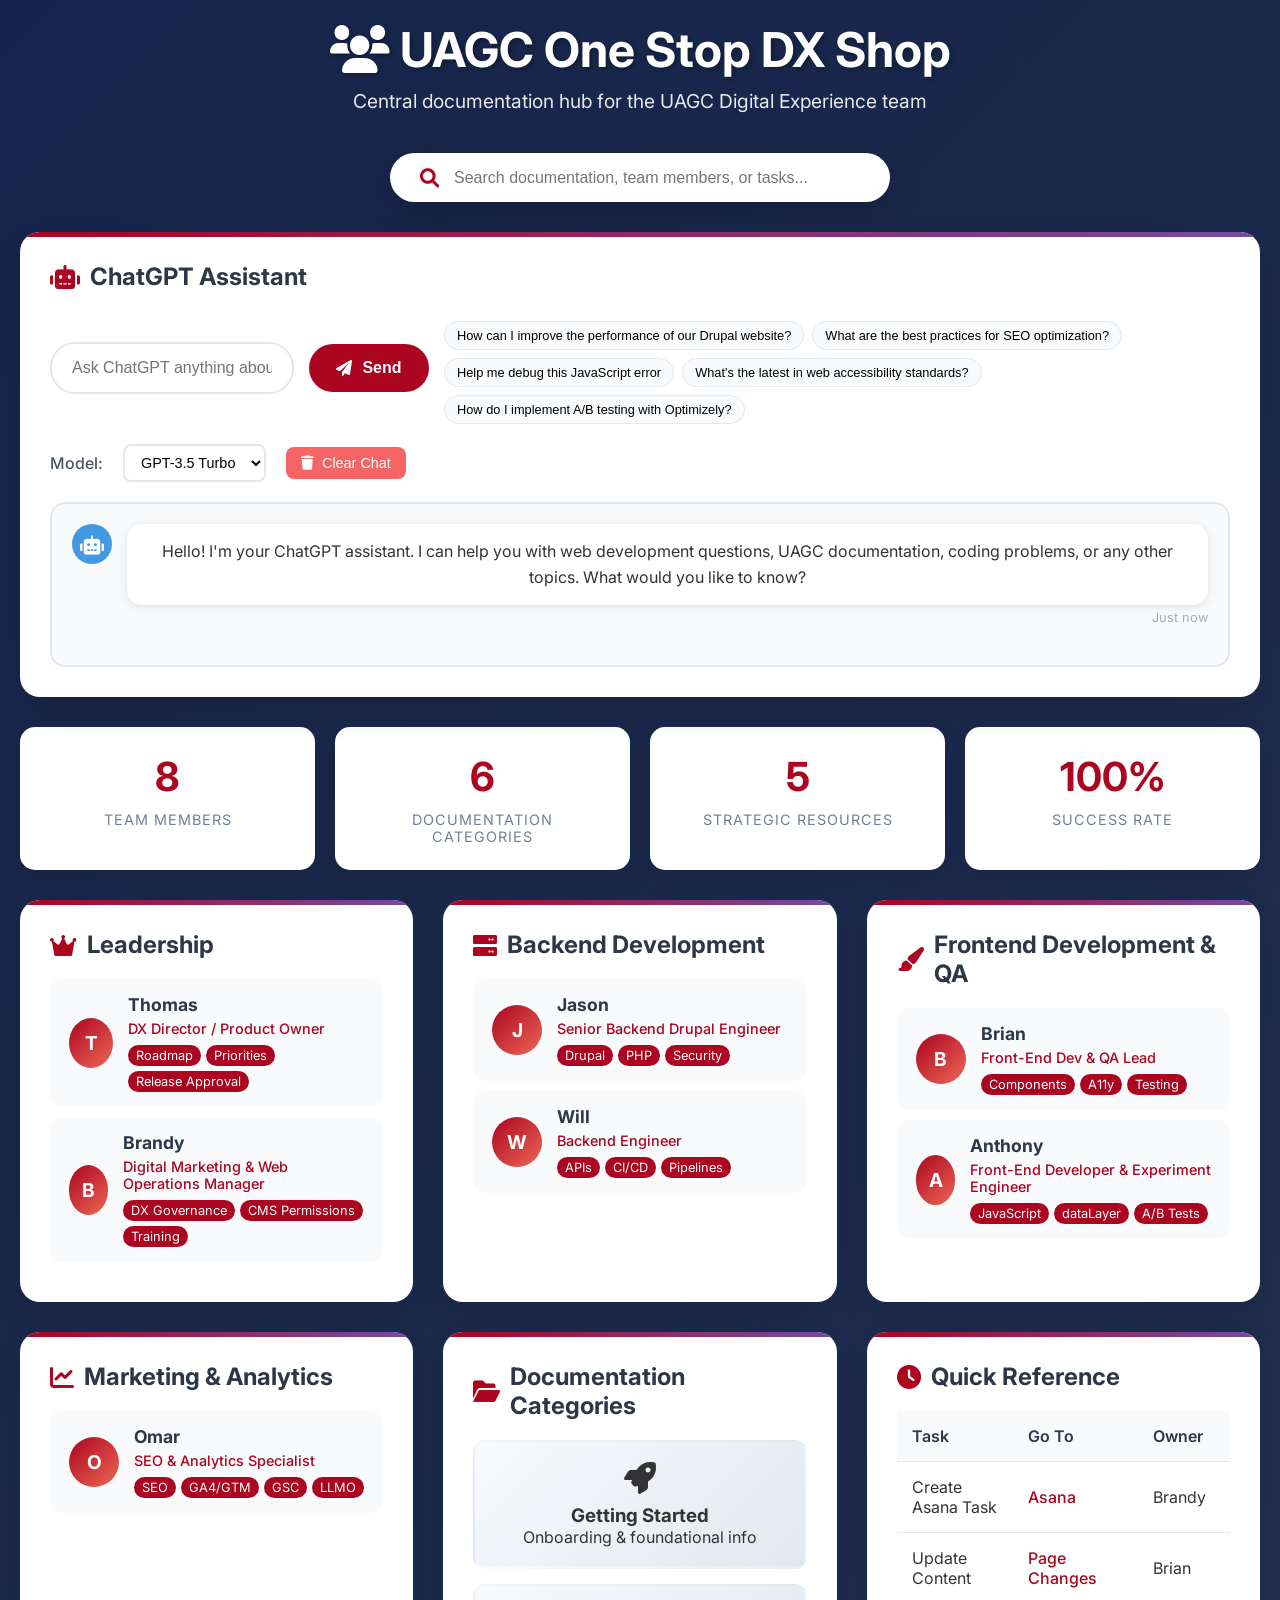
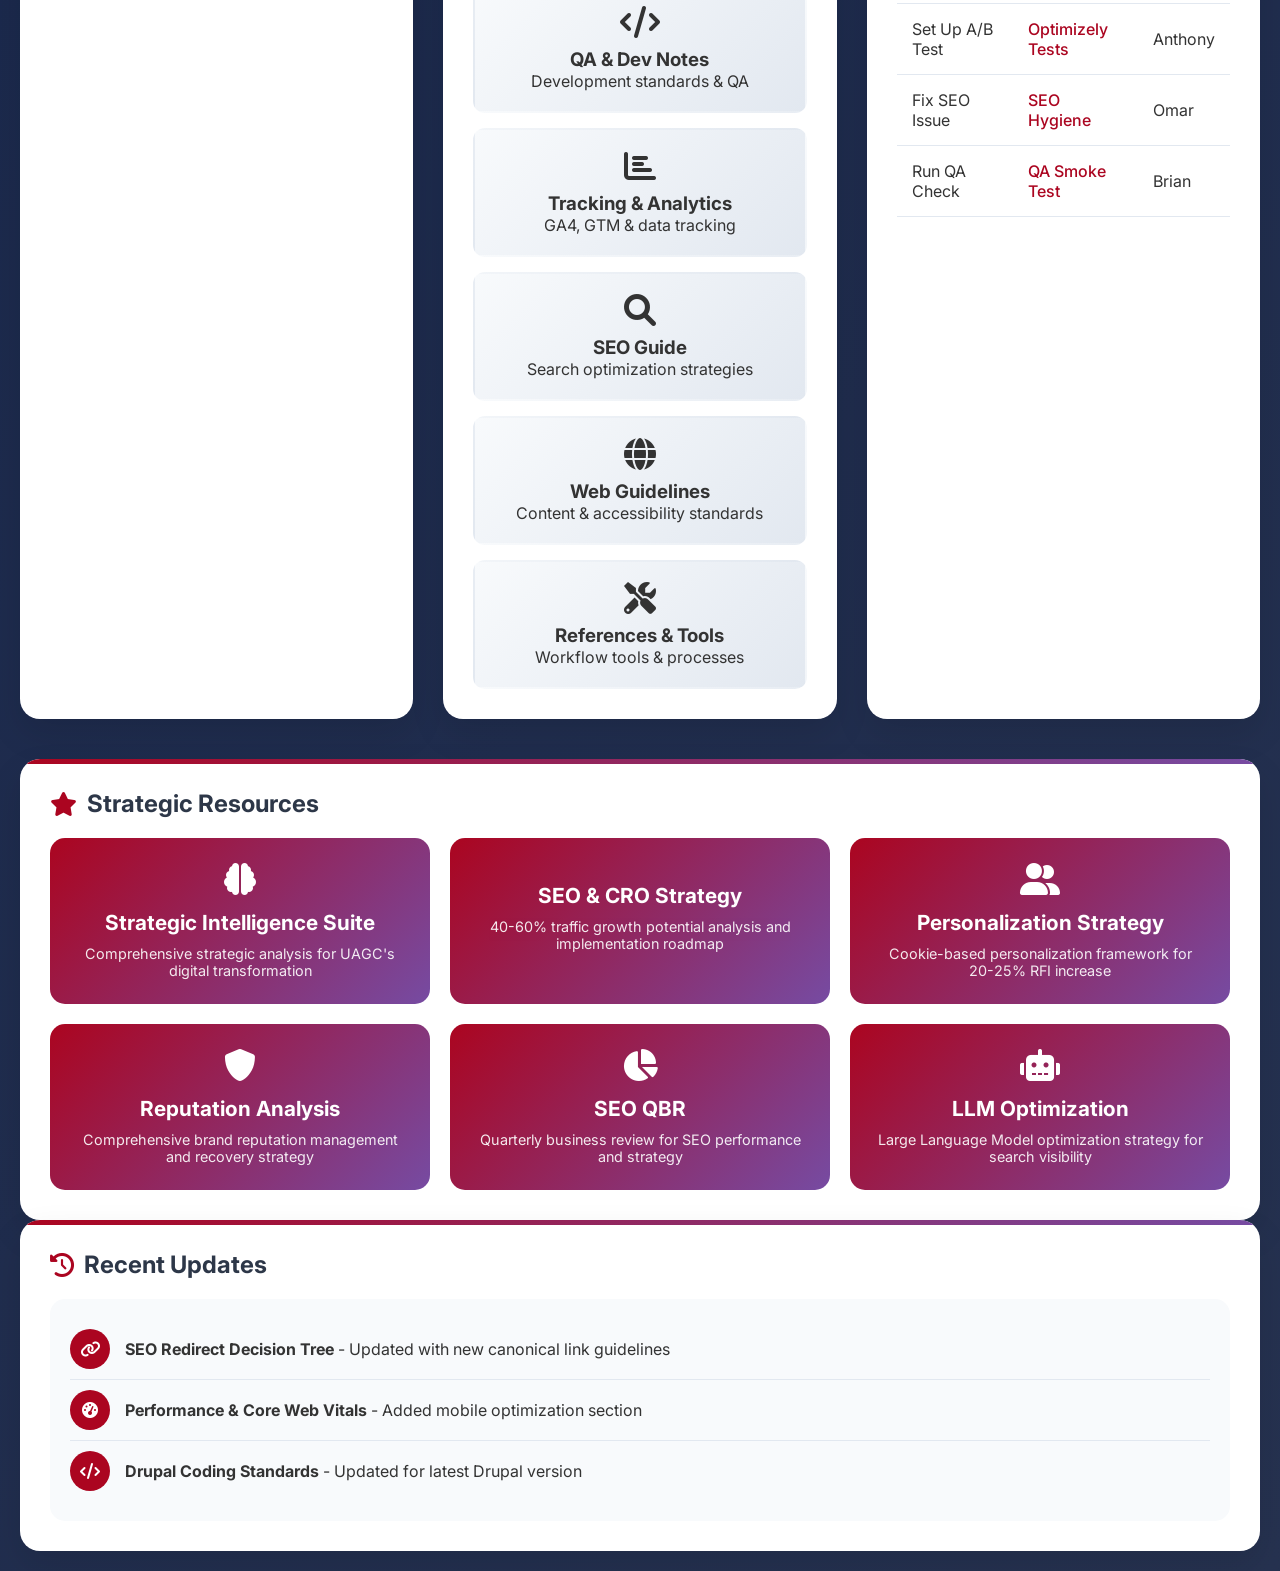
==== commit 1a9cf02b: "DX Dashboard demo" ====
--- a/index.html
+++ b/index.html
@@ -16,7 +16,7 @@
 
         body {
             font-family: 'Inter', sans-serif;
-            background: linear-gradient(135deg, #667eea 0%, #764ba2 100%);
+            background: linear-gradient(135deg, #15244a 0%, #263250 100%);
             min-height: 100vh;
             color: #333;
         }
@@ -65,7 +65,7 @@
         }
 
         .search-bar i {
-            color: #667eea;
+            color: #ab0520;
             font-size: 1.2rem;
         }
 
@@ -98,7 +98,7 @@
             left: 0;
             right: 0;
             height: 5px;
-            background: linear-gradient(90deg, #667eea, #764ba2);
+            background: linear-gradient(90deg, #ab0520, #764ba2);
         }
 
         .card h2 {
@@ -111,7 +111,7 @@
         }
 
         .card h2 i {
-            color: #667eea;
+            color: #ab0520;
         }
 
         .team-member {
@@ -127,7 +127,7 @@
 
         .team-member:hover {
             background: #e2e8f0;
-            border-left-color: #667eea;
+            border-left-color: #ab0520;
             transform: translateX(5px);
         }
 
@@ -135,7 +135,7 @@
             width: 50px;
             height: 50px;
             border-radius: 50%;
-            background: linear-gradient(135deg, #667eea, #764ba2);
+            background: linear-gradient(135deg, #ab0520, #ee6755);
             display: flex;
             align-items: center;
             justify-content: center;
@@ -152,7 +152,7 @@
         }
 
         .member-role {
-            color: #667eea;
+            color: #ab0520;
             font-size: 0.9rem;
             font-weight: 500;
         }
@@ -165,7 +165,7 @@
         }
 
         .skill-tag {
-            background: #667eea;
+            background: #ab0520;
             color: white;
             padding: 3px 8px;
             border-radius: 12px;
@@ -190,10 +190,10 @@
         }
 
         .category-item:hover {
-            background: linear-gradient(135deg, #667eea, #764ba2);
+            background: linear-gradient(135deg, #000b2e, #251e4d);
             color: white;
             transform: scale(1.05);
-            border-color: #667eea;
+            border-color: #ab0520;
         }
 
         .category-item i {
@@ -226,7 +226,7 @@
         }
 
         .task-link {
-            color: #667eea;
+            color: #ab0520;
             text-decoration: none;
             font-weight: 500;
             transition: color 0.3s ease;
@@ -244,7 +244,7 @@
         }
 
         .resource-item {
-            background: linear-gradient(135deg, #667eea, #764ba2);
+            background: linear-gradient(135deg, #ab0520, #764ba2);
             color: white;
             padding: 25px;
             border-radius: 15px;
@@ -286,7 +286,7 @@
         .stat-number {
             font-size: 2.5rem;
             font-weight: 700;
-            color: #667eea;
+            color: #ab0520;
             margin-bottom: 10px;
         }
 
@@ -318,7 +318,7 @@
         .update-icon {
             width: 40px;
             height: 40px;
-            background: #667eea;
+            background: #ab0520;
             color: white;
             border-radius: 50%;
             display: flex;
@@ -386,11 +386,11 @@
         }
 
         .chat-input:focus {
-            border-color: #667eea;
+            border-color: #ab0520;
         }
 
         .send-btn {
-            background: linear-gradient(135deg, #667eea, #764ba2);
+            background: linear-gradient(135deg, #ab0520, #ab0520);
             color: white;
             border: none;
             padding: 15px 25px;
@@ -440,7 +440,7 @@
         }
 
         .chat-options select:focus {
-            border-color: #667eea;
+            border-color: #ab0520;
         }
 
         .clear-btn {
@@ -494,7 +494,7 @@
         }
 
         .user-message .message-avatar {
-            background: linear-gradient(135deg, #667eea, #764ba2);
+            background: linear-gradient(135deg, #ab0520, #a24b4b);
             color: white;
         }
 
@@ -518,7 +518,7 @@
         }
 
         .user-message .message-text {
-            background: linear-gradient(135deg, #667eea, #764ba2);
+            background: linear-gradient(135deg, #ab0520, #764ba2);
             color: white;
         }
 
@@ -611,7 +611,7 @@
             width: 20px;
             height: 20px;
             border: 3px solid #f3f3f3;
-            border-top: 3px solid #667eea;
+            border-top: 3px solid #ab0520;
             border-radius: 50%;
             animation: spin 1s linear infinite;
         }
@@ -1252,7 +1252,7 @@
                     chatInput.focus();
                 });
                 suggestion.addEventListener('mouseenter', () => {
-                    suggestion.style.background = '#667eea';
+                    suggestion.style.background = '#ab0520';
                     suggestion.style.color = 'white';
                 });
                 suggestion.addEventListener('mouseleave', () => {
